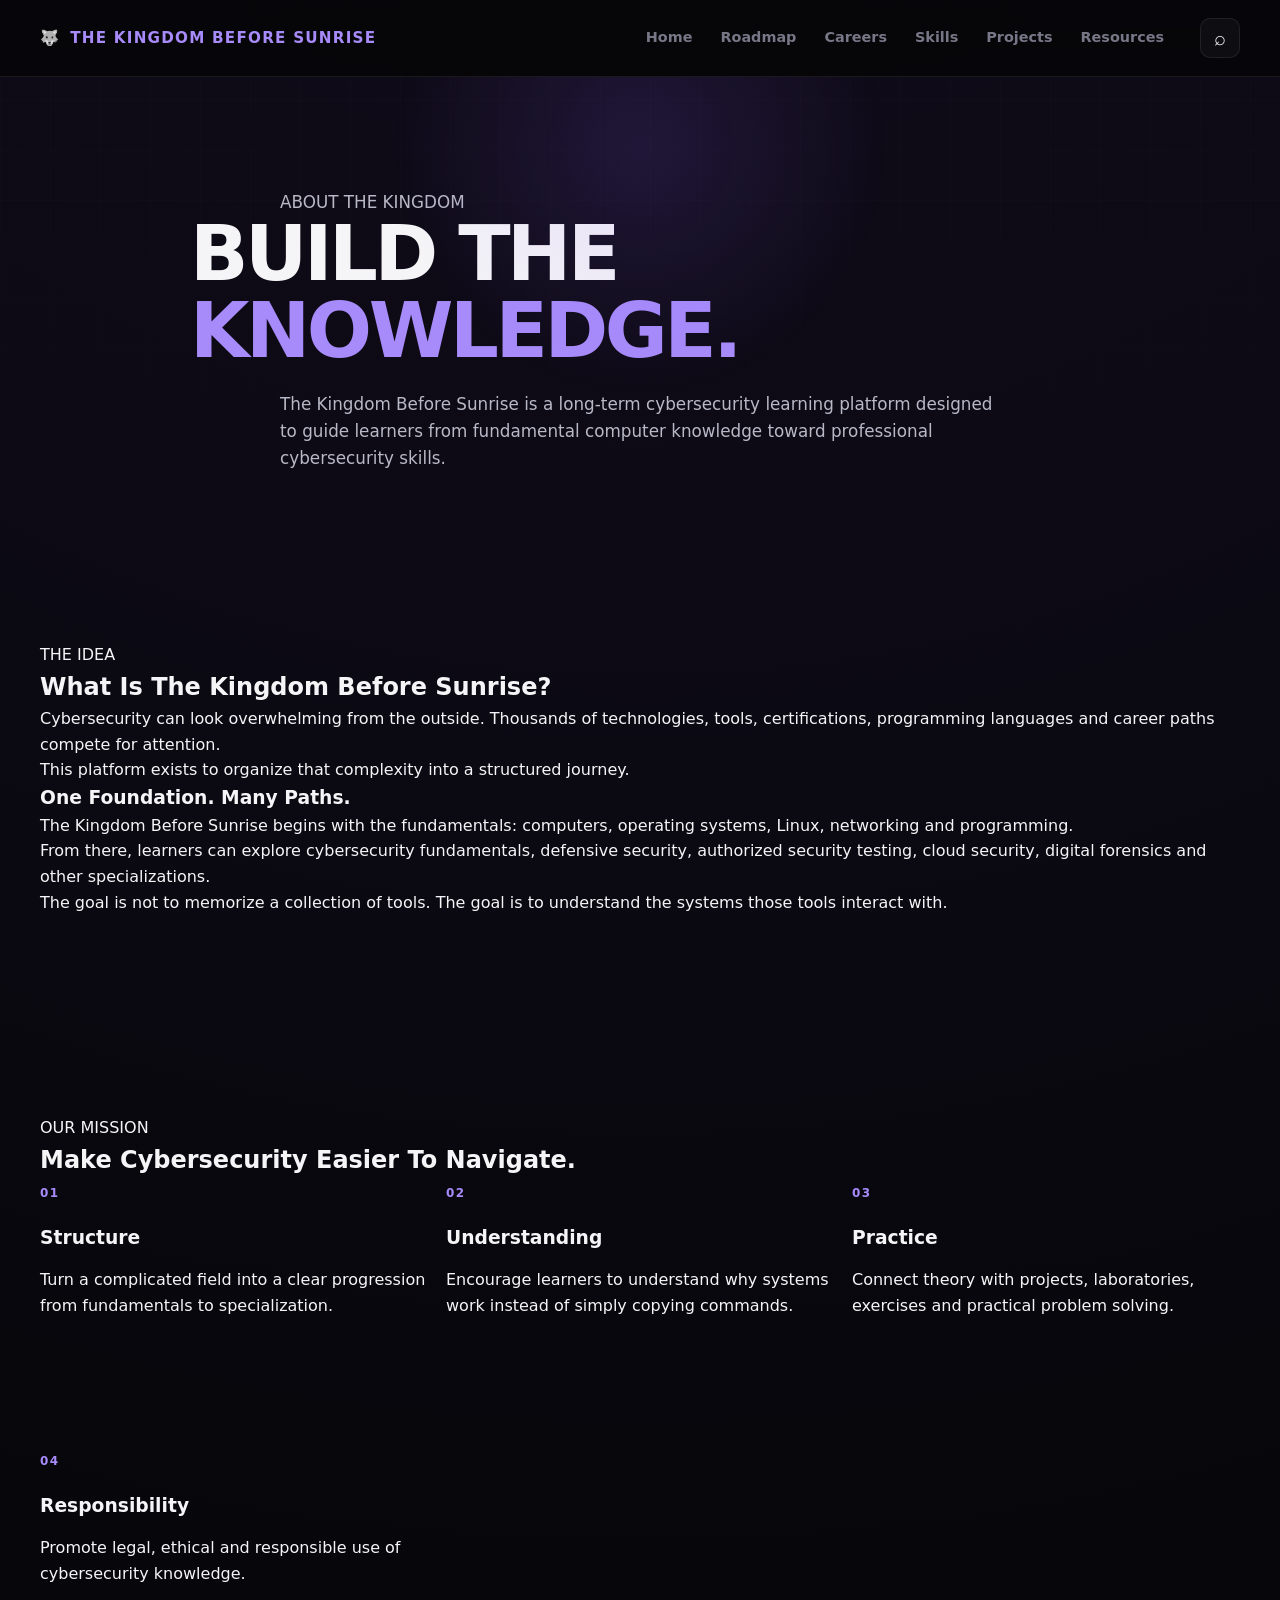
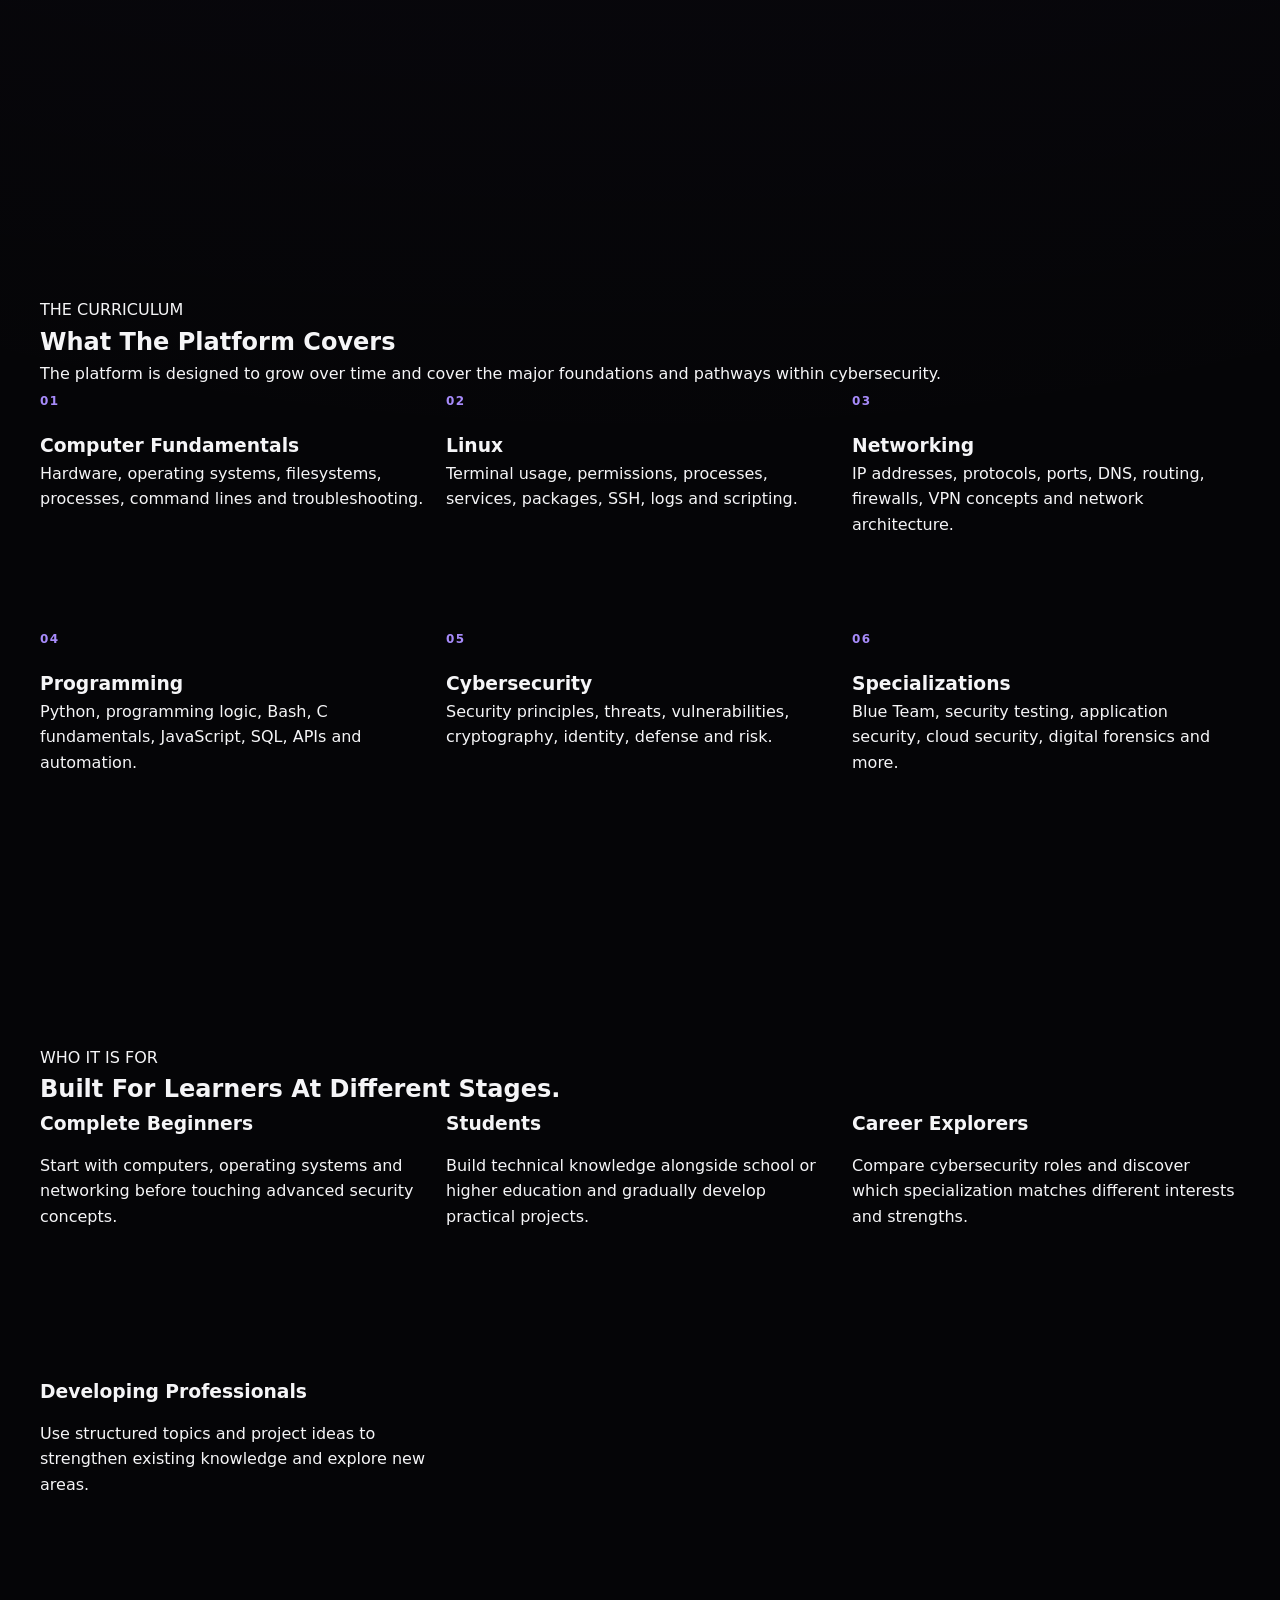
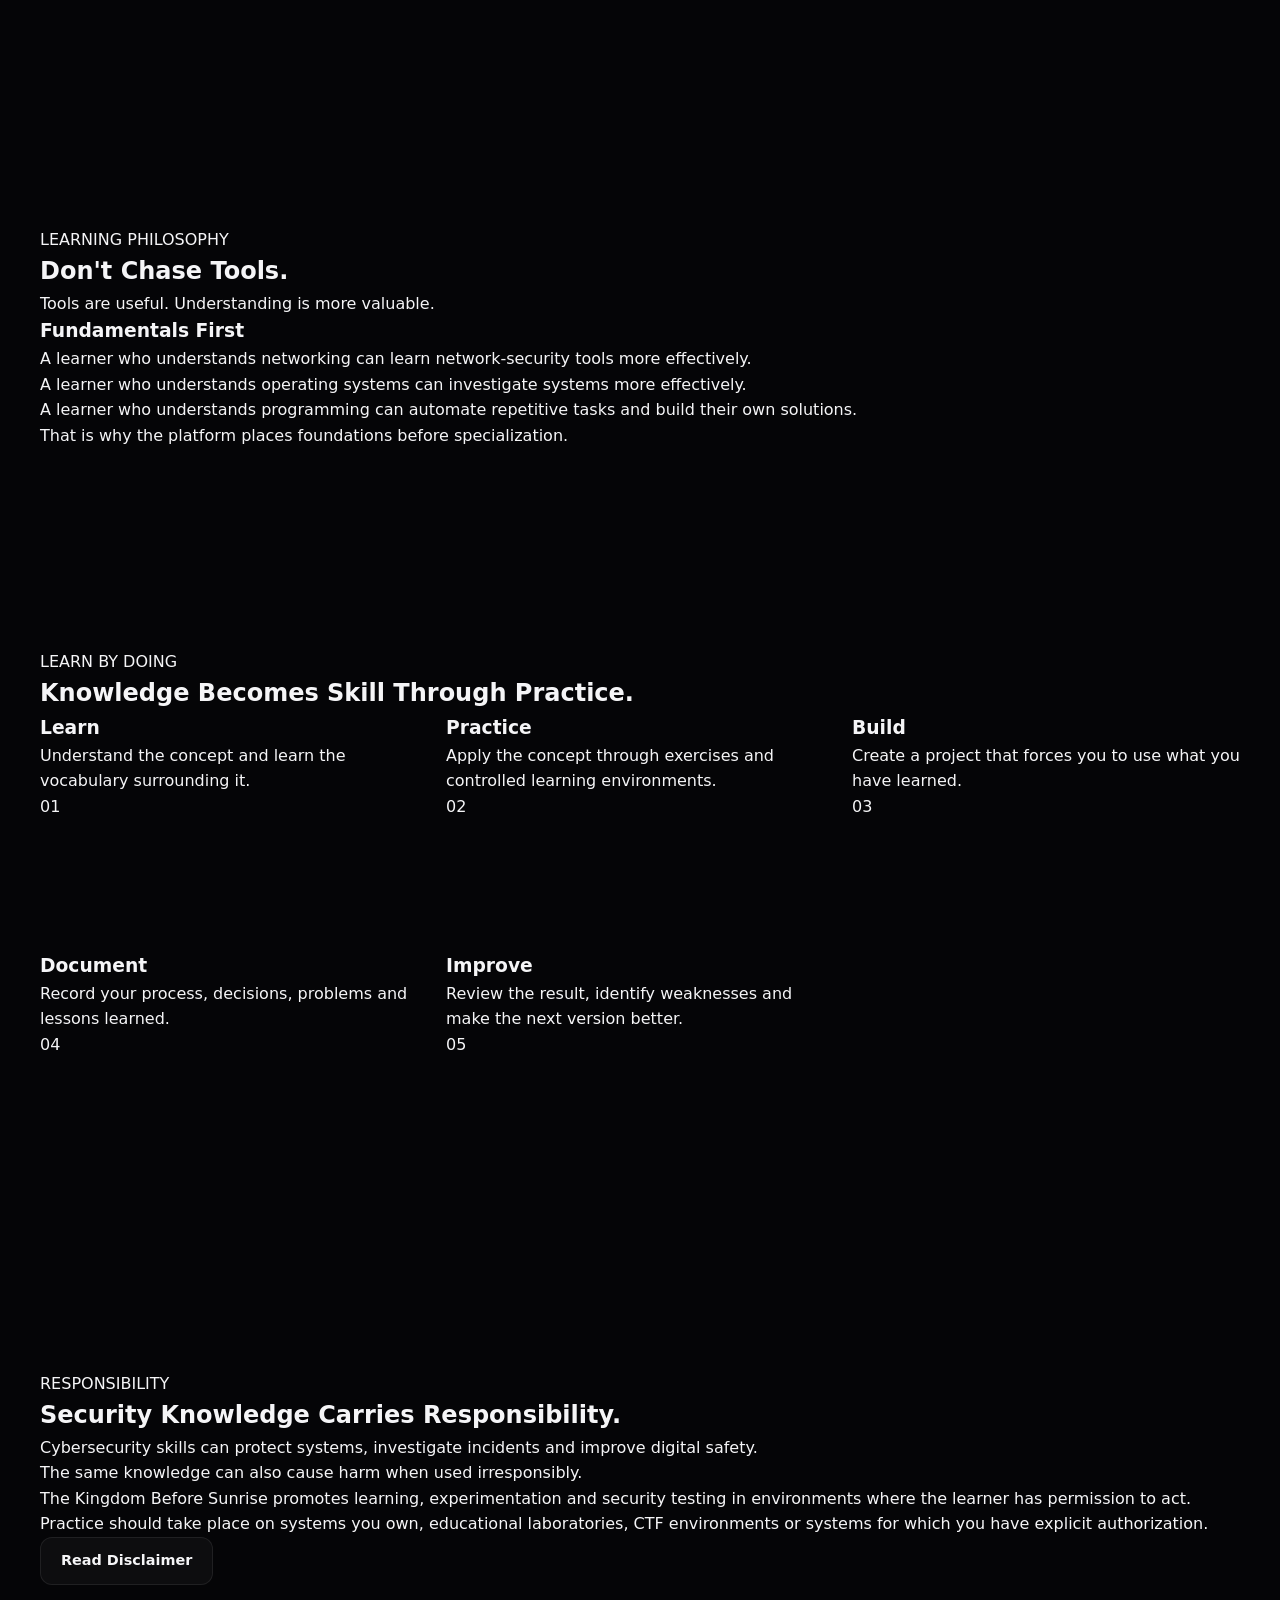
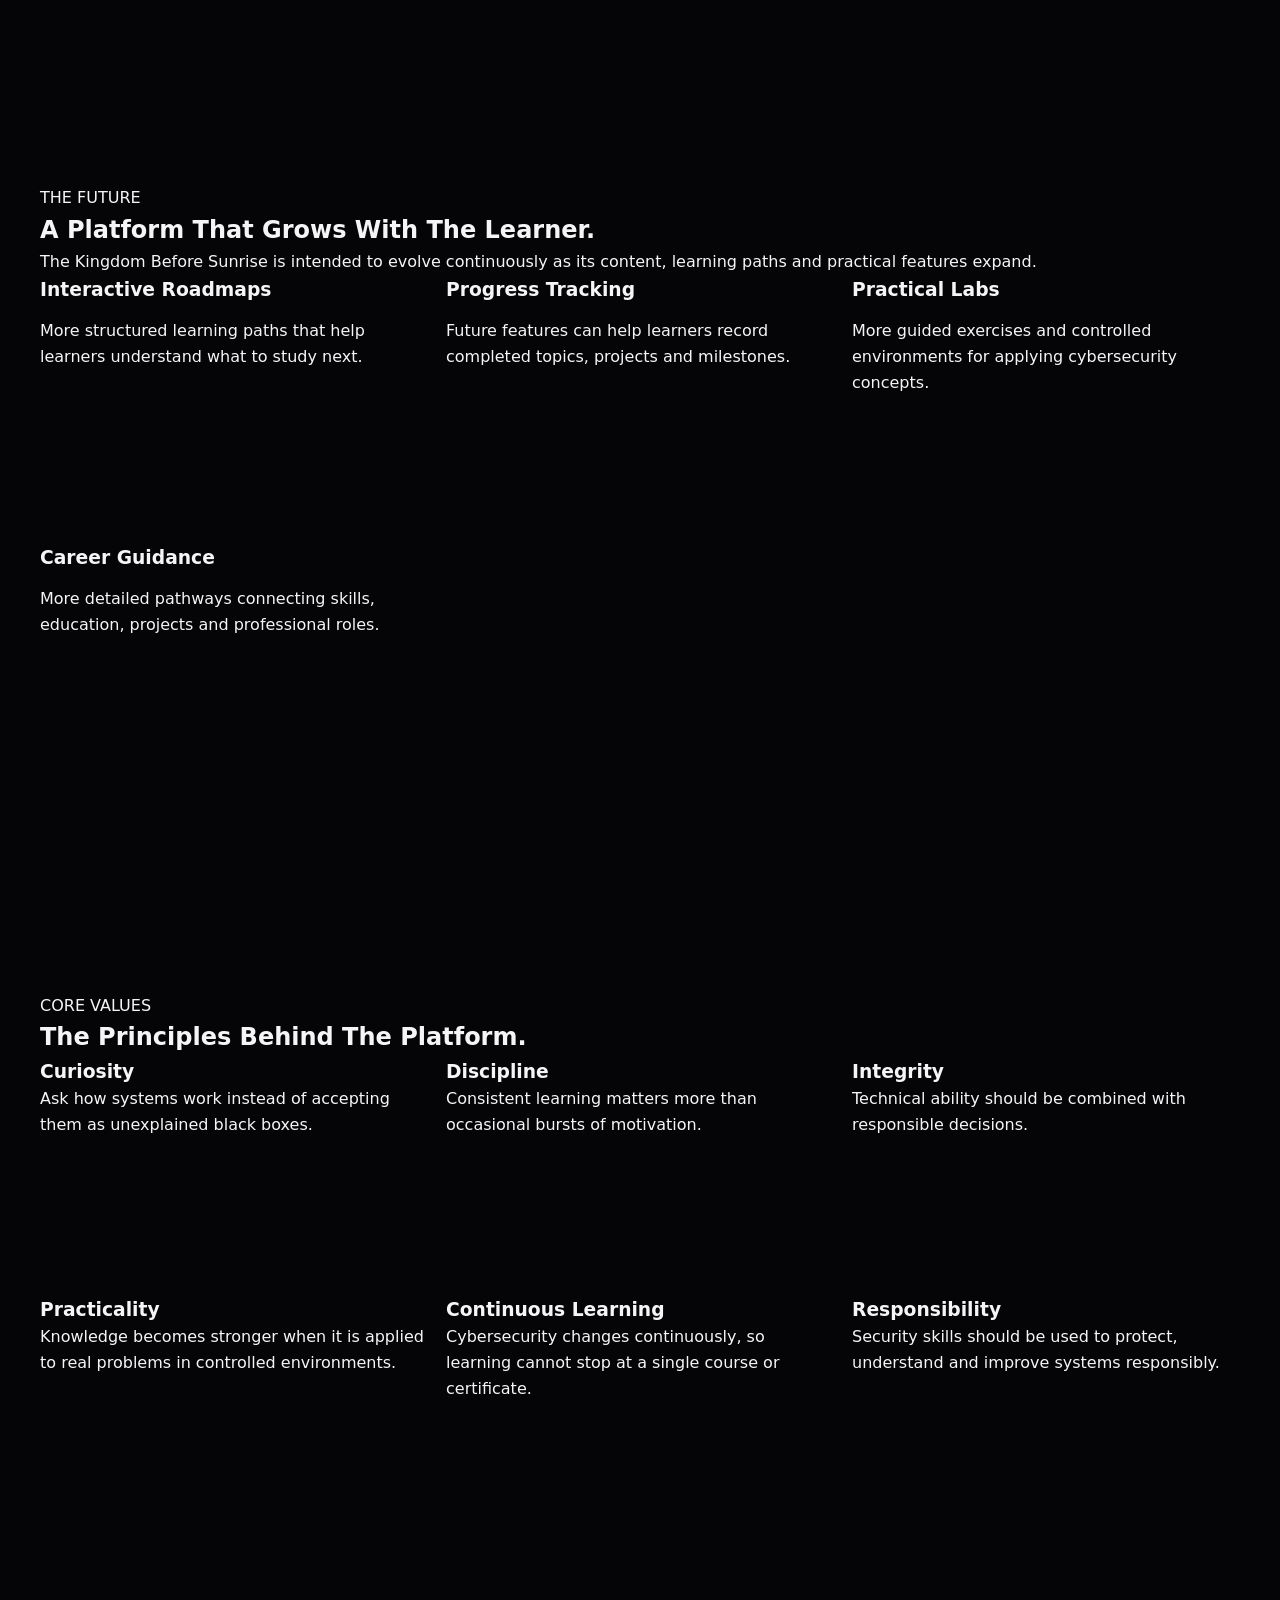
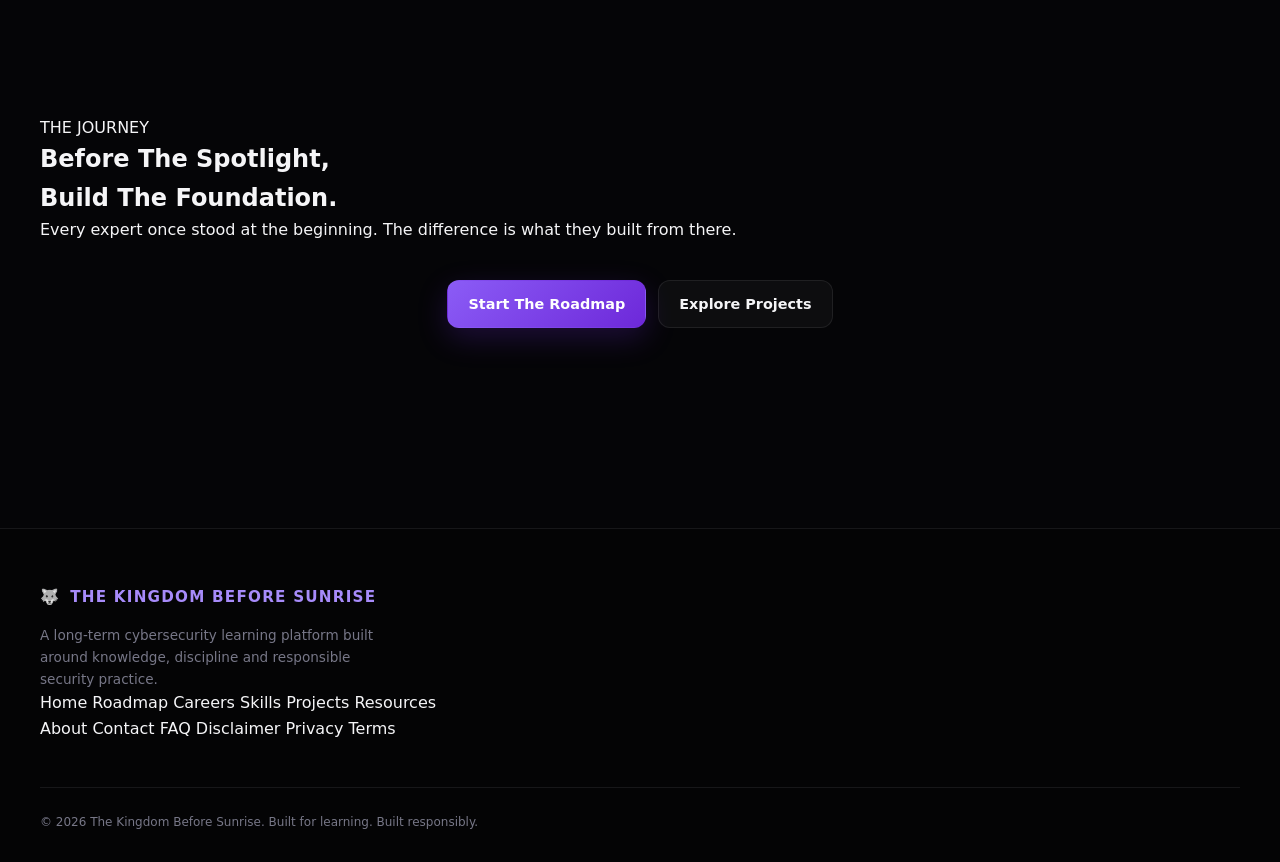
==== pages/about.html @ 650b87f3 "Initial release of The Kingdom Before Sunrise" ====
<!DOCTYPE html>
<html lang="en">
<head>
    <meta charset="UTF-8">

    <meta
        name="viewport"
        content="width=device-width, initial-scale=1.0"
    >

    <meta
        name="description"
        content="About The Kingdom Before Sunrise, a long-term cybersecurity learning platform focused on foundations, practical skills, responsible security and professional growth."
    >

    <meta
        name="keywords"
        content="The Kingdom Before Sunrise, cybersecurity roadmap, cybersecurity learning, ethical hacking, information security"
    >

    <meta
        name="author"
        content="The Kingdom Before Sunrise"
    >

    <title>About | The Kingdom Before Sunrise</title>

    <link rel="stylesheet" href="../css/style.css">
</head>

<body>

    <!-- =========================
         NAVIGATION
    ========================== -->

    <header class="navbar">

        <div class="container nav-container">

            <a href="../index.html" class="logo">
                <span class="logo-icon">🐺</span>
                <span>THE KINGDOM BEFORE SUNRISE</span>
            </a>

            <nav class="nav-links">

                <a href="../index.html">Home</a>
                <a href="roadmap.html">Roadmap</a>
                <a href="careers.html">Careers</a>
                <a href="skills.html">Skills</a>
                <a href="projects.html">Projects</a>
                <a href="resources.html">Resources</a>

            </nav>

        </div>

    </header>


    <!-- =========================
         HERO
    ========================== -->

    <main>

        <section class="hero page-hero">

            <div class="container">

                <p class="eyebrow">
                    ABOUT THE KINGDOM
                </p>

                <h1>
                    BUILD THE<br>
                    <span>KNOWLEDGE.</span>
                </h1>

                <p class="hero-description">
                    The Kingdom Before Sunrise is a long-term cybersecurity
                    learning platform designed to guide learners from
                    fundamental computer knowledge toward professional
                    cybersecurity skills.
                </p>

            </div>

        </section>


        <!-- =========================
             WHAT IS IT
        ========================== -->

        <section class="section">

            <div class="container">

                <div class="section-heading">

                    <p class="eyebrow">
                        THE IDEA
                    </p>

                    <h2>
                        What Is The Kingdom Before Sunrise?
                    </h2>

                    <p>
                        Cybersecurity can look overwhelming from the outside.
                        Thousands of technologies, tools, certifications,
                        programming languages and career paths compete for
                        attention.
                    </p>

                    <p>
                        This platform exists to organize that complexity
                        into a structured journey.
                    </p>

                </div>


                <div class="info-card">

                    <h3>
                        One Foundation. Many Paths.
                    </h3>

                    <p>
                        The Kingdom Before Sunrise begins with the fundamentals:
                        computers, operating systems, Linux, networking and
                        programming.
                    </p>

                    <p>
                        From there, learners can explore cybersecurity
                        fundamentals, defensive security, authorized security
                        testing, cloud security, digital forensics and other
                        specializations.
                    </p>

                    <p>
                        The goal is not to memorize a collection of tools.
                        The goal is to understand the systems those tools
                        interact with.
                    </p>

                </div>

            </div>

        </section>


        <!-- =========================
             MISSION
        ========================== -->

        <section class="section section-dark">

            <div class="container">

                <div class="section-heading">

                    <p class="eyebrow">
                        OUR MISSION
                    </p>

                    <h2>
                        Make Cybersecurity Easier To Navigate.
                    </h2>

                </div>


                <div class="career-grid">

                    <article class="career-card">

                        <span class="card-number">
                            01
                        </span>

                        <h3>
                            Structure
                        </h3>

                        <p>
                            Turn a complicated field into a clear progression
                            from fundamentals to specialization.
                        </p>

                    </article>


                    <article class="career-card">

                        <span class="card-number">
                            02
                        </span>

                        <h3>
                            Understanding
                        </h3>

                        <p>
                            Encourage learners to understand why systems
                            work instead of simply copying commands.
                        </p>

                    </article>


                    <article class="career-card">

                        <span class="card-number">
                            03
                        </span>

                        <h3>
                            Practice
                        </h3>

                        <p>
                            Connect theory with projects, laboratories,
                            exercises and practical problem solving.
                        </p>

                    </article>


                    <article class="career-card">

                        <span class="card-number">
                            04
                        </span>

                        <h3>
                            Responsibility
                        </h3>

                        <p>
                            Promote legal, ethical and responsible use of
                            cybersecurity knowledge.
                        </p>

                    </article>

                </div>

            </div>

        </section>


        <!-- =========================
             WHAT WE COVER
        ========================== -->

        <section class="section">

            <div class="container">

                <div class="section-heading">

                    <p class="eyebrow">
                        THE CURRICULUM
                    </p>

                    <h2>
                        What The Platform Covers
                    </h2>

                    <p>
                        The platform is designed to grow over time and cover
                        the major foundations and pathways within cybersecurity.
                    </p>

                </div>


                <div class="roadmap-grid">

                    <article class="roadmap-card">

                        <span class="card-number">
                            01
                        </span>

                        <h3>
                            Computer Fundamentals
                        </h3>

                        <p>
                            Hardware, operating systems, filesystems,
                            processes, command lines and troubleshooting.
                        </p>

                    </article>


                    <article class="roadmap-card">

                        <span class="card-number">
                            02
                        </span>

                        <h3>
                            Linux
                        </h3>

                        <p>
                            Terminal usage, permissions, processes,
                            services, packages, SSH, logs and scripting.
                        </p>

                    </article>


                    <article class="roadmap-card">

                        <span class="card-number">
                            03
                        </span>

                        <h3>
                            Networking
                        </h3>

                        <p>
                            IP addresses, protocols, ports, DNS, routing,
                            firewalls, VPN concepts and network architecture.
                        </p>

                    </article>


                    <article class="roadmap-card">

                        <span class="card-number">
                            04
                        </span>

                        <h3>
                            Programming
                        </h3>

                        <p>
                            Python, programming logic, Bash, C fundamentals,
                            JavaScript, SQL, APIs and automation.
                        </p>

                    </article>


                    <article class="roadmap-card">

                        <span class="card-number">
                            05
                        </span>

                        <h3>
                            Cybersecurity
                        </h3>

                        <p>
                            Security principles, threats, vulnerabilities,
                            cryptography, identity, defense and risk.
                        </p>

                    </article>


                    <article class="roadmap-card">

                        <span class="card-number">
                            06
                        </span>

                        <h3>
                            Specializations
                        </h3>

                        <p>
                            Blue Team, security testing, application security,
                            cloud security, digital forensics and more.
                        </p>

                    </article>

                </div>

            </div>

        </section>


        <!-- =========================
             WHO IT IS FOR
        ========================== -->

        <section class="section section-dark">

            <div class="container">

                <div class="section-heading">

                    <p class="eyebrow">
                        WHO IT IS FOR
                    </p>

                    <h2>
                        Built For Learners At Different Stages.
                    </h2>

                </div>


                <div class="career-grid">

                    <article class="career-card">

                        <h3>
                            Complete Beginners
                        </h3>

                        <p>
                            Start with computers, operating systems and
                            networking before touching advanced security
                            concepts.
                        </p>

                    </article>


                    <article class="career-card">

                        <h3>
                            Students
                        </h3>

                        <p>
                            Build technical knowledge alongside school or
                            higher education and gradually develop practical
                            projects.
                        </p>

                    </article>


                    <article class="career-card">

                        <h3>
                            Career Explorers
                        </h3>

                        <p>
                            Compare cybersecurity roles and discover which
                            specialization matches different interests
                            and strengths.
                        </p>

                    </article>


                    <article class="career-card">

                        <h3>
                            Developing Professionals
                        </h3>

                        <p>
                            Use structured topics and project ideas to
                            strengthen existing knowledge and explore new
                            areas.
                        </p>

                    </article>

                </div>

            </div>

        </section>


        <!-- =========================
             OUR PHILOSOPHY
        ========================== -->

        <section class="section">

            <div class="container">

                <div class="section-heading">

                    <p class="eyebrow">
                        LEARNING PHILOSOPHY
                    </p>

                    <h2>
                        Don't Chase Tools.
                    </h2>

                    <p>
                        Tools are useful. Understanding is more valuable.
                    </p>

                </div>


                <div class="info-card">

                    <h3>
                        Fundamentals First
                    </h3>

                    <p>
                        A learner who understands networking can learn
                        network-security tools more effectively.
                    </p>

                    <p>
                        A learner who understands operating systems can
                        investigate systems more effectively.
                    </p>

                    <p>
                        A learner who understands programming can automate
                        repetitive tasks and build their own solutions.
                    </p>

                    <p>
                        That is why the platform places foundations before
                        specialization.
                    </p>

                </div>

            </div>

        </section>


        <!-- =========================
             PRACTICAL LEARNING
        ========================== -->

        <section class="section section-dark">

            <div class="container">

                <div class="section-heading">

                    <p class="eyebrow">
                        LEARN BY DOING
                    </p>

                    <h2>
                        Knowledge Becomes Skill Through Practice.
                    </h2>

                </div>


                <div class="roadmap-grid">

                    <article class="roadmap-card">

                        <h3>
                            Learn
                        </h3>

                        <p>
                            Understand the concept and learn the vocabulary
                            surrounding it.
                        </p>

                        <span class="card-tag">
                            01
                        </span>

                    </article>


                    <article class="roadmap-card">

                        <h3>
                            Practice
                        </h3>

                        <p>
                            Apply the concept through exercises and
                            controlled learning environments.
                        </p>

                        <span class="card-tag">
                            02
                        </span>

                    </article>


                    <article class="roadmap-card">

                        <h3>
                            Build
                        </h3>

                        <p>
                            Create a project that forces you to use what
                            you have learned.
                        </p>

                        <span class="card-tag">
                            03
                        </span>

                    </article>


                    <article class="roadmap-card">

                        <h3>
                            Document
                        </h3>

                        <p>
                            Record your process, decisions, problems and
                            lessons learned.
                        </p>

                        <span class="card-tag">
                            04
                        </span>

                    </article>


                    <article class="roadmap-card">

                        <h3>
                            Improve
                        </h3>

                        <p>
                            Review the result, identify weaknesses and
                            make the next version better.
                        </p>

                        <span class="card-tag">
                            05
                        </span>

                    </article>

                </div>

            </div>

        </section>


        <!-- =========================
             RESPONSIBLE SECURITY
        ========================== -->

        <section class="section">

            <div class="container">

                <div class="info-card">

                    <p class="eyebrow">
                        RESPONSIBILITY
                    </p>

                    <h2>
                        Security Knowledge Carries Responsibility.
                    </h2>

                    <p>
                        Cybersecurity skills can protect systems, investigate
                        incidents and improve digital safety.
                    </p>

                    <p>
                        The same knowledge can also cause harm when used
                        irresponsibly.
                    </p>

                    <p>
                        The Kingdom Before Sunrise promotes learning,
                        experimentation and security testing in environments
                        where the learner has permission to act.
                    </p>

                    <p>
                        Practice should take place on systems you own,
                        educational laboratories, CTF environments or systems
                        for which you have explicit authorization.
                    </p>

                    <a
                        href="disclaimer.html"
                        class="btn btn-secondary"
                    >
                        Read Disclaimer
                    </a>

                </div>

            </div>

        </section>


        <!-- =========================
             LONG-TERM VISION
        ========================== -->

        <section class="section section-dark">

            <div class="container">

                <div class="section-heading">

                    <p class="eyebrow">
                        THE FUTURE
                    </p>

                    <h2>
                        A Platform That Grows With The Learner.
                    </h2>

                    <p>
                        The Kingdom Before Sunrise is intended to evolve
                        continuously as its content, learning paths and
                        practical features expand.
                    </p>

                </div>


                <div class="career-grid">

                    <article class="career-card">

                        <h3>
                            Interactive Roadmaps
                        </h3>

                        <p>
                            More structured learning paths that help learners
                            understand what to study next.
                        </p>

                    </article>


                    <article class="career-card">

                        <h3>
                            Progress Tracking
                        </h3>

                        <p>
                            Future features can help learners record completed
                            topics, projects and milestones.
                        </p>

                    </article>


                    <article class="career-card">

                        <h3>
                            Practical Labs
                        </h3>

                        <p>
                            More guided exercises and controlled environments
                            for applying cybersecurity concepts.
                        </p>

                    </article>


                    <article class="career-card">

                        <h3>
                            Career Guidance
                        </h3>

                        <p>
                            More detailed pathways connecting skills,
                            education, projects and professional roles.
                        </p>

                    </article>

                </div>

            </div>

        </section>


        <!-- =========================
             CORE VALUES
        ========================== -->

        <section class="section">

            <div class="container">

                <div class="section-heading">

                    <p class="eyebrow">
                        CORE VALUES
                    </p>

                    <h2>
                        The Principles Behind The Platform.
                    </h2>

                </div>


                <div class="roadmap-grid">

                    <article class="roadmap-card">

                        <h3>
                            Curiosity
                        </h3>

                        <p>
                            Ask how systems work instead of accepting them
                            as unexplained black boxes.
                        </p>

                    </article>


                    <article class="roadmap-card">

                        <h3>
                            Discipline
                        </h3>

                        <p>
                            Consistent learning matters more than occasional
                            bursts of motivation.
                        </p>

                    </article>


                    <article class="roadmap-card">

                        <h3>
                            Integrity
                        </h3>

                        <p>
                            Technical ability should be combined with
                            responsible decisions.
                        </p>

                    </article>


                    <article class="roadmap-card">

                        <h3>
                            Practicality
                        </h3>

                        <p>
                            Knowledge becomes stronger when it is applied
                            to real problems in controlled environments.
                        </p>

                    </article>


                    <article class="roadmap-card">

                        <h3>
                            Continuous Learning
                        </h3>

                        <p>
                            Cybersecurity changes continuously, so learning
                            cannot stop at a single course or certificate.
                        </p>

                    </article>


                    <article class="roadmap-card">

                        <h3>
                            Responsibility
                        </h3>

                        <p>
                            Security skills should be used to protect,
                            understand and improve systems responsibly.
                        </p>

                    </article>

                </div>

            </div>

        </section>


        <!-- =========================
             FINAL STATEMENT
        ========================== -->

        <section class="section section-dark final-cta">

            <div class="container">

                <p class="eyebrow">
                    THE JOURNEY
                </p>

                <h2>
                    Before The Spotlight,<br>
                    Build The Foundation.
                </h2>

                <p>
                    Every expert once stood at the beginning.
                    The difference is what they built from there.
                </p>

                <div class="hero-actions">

                    <a
                        href="roadmap.html"
                        class="btn btn-primary"
                    >
                        Start The Roadmap
                    </a>

                    <a
                        href="projects.html"
                        class="btn btn-secondary"
                    >
                        Explore Projects
                    </a>

                </div>

            </div>

        </section>

    </main>


    <!-- =========================
         FOOTER
    ========================== -->

    <footer class="footer">

        <div class="container footer-container">

            <div class="footer-brand">

                <div class="logo">
                    <span class="logo-icon">🐺</span>
                    <span>THE KINGDOM BEFORE SUNRISE</span>
                </div>

                <p>
                    A long-term cybersecurity learning platform
                    built around knowledge, discipline and responsible
                    security practice.
                </p>

            </div>


            <div class="footer-links">

                <a href="../index.html">
                    Home
                </a>

                <a href="roadmap.html">
                    Roadmap
                </a>

                <a href="careers.html">
                    Careers
                </a>

                <a href="skills.html">
                    Skills
                </a>

                <a href="projects.html">
                    Projects
                </a>

                <a href="resources.html">
                    Resources
                </a>

            </div>


            <div class="footer-links">

                <a href="about.html">
                    About
                </a>

                <a href="contact.html">
                    Contact
                </a>

                <a href="faq.html">
                    FAQ
                </a>

                <a href="disclaimer.html">
                    Disclaimer
                </a>

                <a href="privacy.html">
                    Privacy
                </a>

                <a href="terms.html">
                    Terms
                </a>

            </div>

        </div>


        <div class="container footer-bottom">

            <p>
                © 2026 The Kingdom Before Sunrise.
                Built for learning. Built responsibly.
            </p>

        </div>

    </footer>


    <!-- =========================
         JAVASCRIPT
    ========================== -->

    <script src="../js/main.js"></script>

</body>
</html>
---- css/style.css ----
/* ============================================================
   THE KINGDOM BEFORE SUNRISE
   Main Stylesheet
   Version 2.0.0
   ============================================================ */

/* ============================================================
   1. ROOT / RESET
   ============================================================ */

:root {
    --bg: #050507;
    --bg-soft: #0a0a0f;
    --bg-deep: #030304;

    --card: #101016;
    --card-hover: #15151e;

    --violet: #8b5cf6;
    --violet-light: #a78bfa;
    --violet-dark: #6d28d9;

    --text: #f5f5f7;
    --text-soft: #b8b8c7;
    --text-muted: #777787;

    --border: rgba(255, 255, 255, 0.08);
    --border-strong: rgba(139, 92, 246, 0.28);

    --shadow: 0 20px 60px rgba(0, 0, 0, 0.35);
    --violet-glow: 0 0 40px rgba(139, 92, 246, 0.12);

    --radius-small: 10px;
    --radius-medium: 16px;
    --radius-large: 24px;

    --max-width: 1200px;

    --transition-fast: 0.2s ease;
    --transition-medium: 0.3s ease;
    --transition-slow: 0.5s ease;
}


* {
    margin: 0;
    padding: 0;
    box-sizing: border-box;
}


html {
    scroll-behavior: smooth;
}


body {
    min-height: 100vh;

    background:
        radial-gradient(
            circle at 50% -10%,
            rgba(139, 92, 246, 0.10),
            transparent 35%
        ),
        var(--bg);

    color: var(--text);

    font-family:
        Inter,
        system-ui,
        -apple-system,
        BlinkMacSystemFont,
        "Segoe UI",
        sans-serif;

    line-height: 1.6;

    overflow-x: hidden;
}


body::before {
    content: "";

    position: fixed;

    inset: 0;

    pointer-events: none;

    background-image:
        linear-gradient(
            rgba(255, 255, 255, 0.015) 1px,
            transparent 1px
        ),
        linear-gradient(
            90deg,
            rgba(255, 255, 255, 0.015) 1px,
            transparent 1px
        );

    background-size: 50px 50px;

    mask-image:
        linear-gradient(
            to bottom,
            black,
            transparent 70%
        );

    z-index: -1;
}


body.search-open {
    overflow: hidden;
}


::selection {
    background: var(--violet);
    color: white;
}


a {
    color: inherit;
    text-decoration: none;
}


button,
input,
textarea,
select {
    font: inherit;
}


button {
    cursor: pointer;
}


img {
    max-width: 100%;
    display: block;
}


/* ============================================================
   2. GLOBAL CONTAINER
   ============================================================ */

.container {
    width: min(
        calc(100% - 40px),
        var(--max-width)
    );

    margin-inline: auto;
}


/* ============================================================
   3. NAVIGATION
   ============================================================ */

.navbar {
    position: sticky;
    top: 0;

    width: 100%;

    z-index: 1000;

    background:
        rgba(5, 5, 7, 0.82);

    backdrop-filter: blur(18px);
    -webkit-backdrop-filter: blur(18px);

    border-bottom: 1px solid var(--border);
}


.nav-container {
    width: min(
        calc(100% - 40px),
        var(--max-width)
    );

    min-height: 76px;

    margin-inline: auto;

    display: flex;
    align-items: center;

    gap: 24px;
}


.logo {
    display: inline-flex;

    align-items: center;

    gap: 10px;

    color: var(--text);

    font-size: 0.95rem;
    font-weight: 800;

    letter-spacing: 0.08em;

    white-space: nowrap;
}


.logo span {
    color: var(--violet-light);
}


.logo-mark {
    display: inline-flex;

    align-items: center;
    justify-content: center;

    width: 34px;
    height: 34px;

    border-radius: 10px;

    background:
        linear-gradient(
            135deg,
            rgba(139, 92, 246, 0.25),
            rgba(109, 40, 217, 0.08)
        );

    border: 1px solid var(--border-strong);

    box-shadow: var(--violet-glow);
}


.nav-links {
    margin-left: auto;

    display: flex;

    align-items: center;

    gap: 4px;
}


.nav-links a {
    position: relative;

    padding: 9px 12px;

    color: var(--text-muted);

    font-size: 0.9rem;
    font-weight: 600;

    border-radius: 9px;

    transition:
        color var(--transition-fast),
        background var(--transition-fast);
}


.nav-links a:hover {
    color: var(--text);

    background:
        rgba(255, 255, 255, 0.04);
}


.nav-links a.active {
    color: var(--violet-light);

    background:
        rgba(139, 92, 246, 0.09);
}


.nav-links a.active::after {
    content: "";

    position: absolute;

    left: 12px;
    right: 12px;

    bottom: 3px;

    height: 2px;

    border-radius: 10px;

    background: var(--violet);
}


.mobile-menu-toggle,
.search-toggle {
    border: 1px solid var(--border);

    background:
        rgba(255, 255, 255, 0.035);

    color: var(--text);

    border-radius: 10px;

    transition:
        border-color var(--transition-fast),
        background var(--transition-fast),
        transform var(--transition-fast);
}


.mobile-menu-toggle:hover,
.search-toggle:hover {
    border-color: var(--border-strong);

    background:
        rgba(139, 92, 246, 0.08);
}


.search-toggle {
    width: 40px;
    height: 40px;

    display: inline-flex;

    align-items: center;
    justify-content: center;

    font-size: 1.25rem;
}


.mobile-menu-toggle {
    display: none;

    width: 42px;
    height: 42px;

    margin-left: auto;

    flex-direction: column;

    align-items: center;
    justify-content: center;

    gap: 5px;
}


.mobile-menu-toggle span {
    width: 19px;
    height: 2px;

    border-radius: 10px;

    background: var(--text);

    transition:
        transform var(--transition-medium),
        opacity var(--transition-medium);
}


.mobile-menu-toggle.active span:nth-child(1) {
    transform: translateY(7px) rotate(45deg);
}


.mobile-menu-toggle.active span:nth-child(2) {
    opacity: 0;
}


.mobile-menu-toggle.active span:nth-child(3) {
    transform: translateY(-7px) rotate(-45deg);
}


/* ============================================================
   4. HERO
   ============================================================ */

.hero {
    position: relative;

    padding:
        120px
        0
        100px;

    overflow: hidden;
}


.hero::before {
    content: "";

    position: absolute;

    width: 500px;
    height: 500px;

    top: -180px;
    left: 50%;

    transform: translateX(-50%);

    background:
        radial-gradient(
            circle,
            rgba(139, 92, 246, 0.15),
            transparent 70%
        );

    pointer-events: none;
}


.hero-content {
    position: relative;

    max-width: 850px;

    margin-inline: auto;

    text-align: center;

    z-index: 1;
}


.hero-eyebrow,
.section-eyebrow,
.search-eyebrow {
    margin-bottom: 14px;

    color: var(--violet-light);

    font-size: 0.75rem;
    font-weight: 800;

    letter-spacing: 0.18em;

    text-transform: uppercase;
}


.hero h1 {
    max-width: 900px;

    margin-inline: auto;

    font-size:
        clamp(
            2.5rem,
            7vw,
            5.7rem
        );

    line-height: 0.98;

    letter-spacing: -0.045em;

    font-weight: 900;
}


.hero h1 span {
    color: var(--violet-light);
}


.hero p {
    max-width: 700px;

    margin:
        28px
        auto
        0;

    color: var(--text-soft);

    font-size:
        clamp(
            1rem,
            2vw,
            1.15rem
        );
}


.hero-actions {
    margin-top: 38px;

    display: flex;

    align-items: center;
    justify-content: center;

    gap: 12px;

    flex-wrap: wrap;
}


/* ============================================================
   5. BUTTONS
   ============================================================ */

.btn {
    display: inline-flex;

    align-items: center;
    justify-content: center;

    min-height: 48px;

    padding:
        0
        20px;

    border-radius: 12px;

    border: 1px solid transparent;

    font-size: 0.9rem;
    font-weight: 750;

    transition:
        transform var(--transition-fast),
        box-shadow var(--transition-fast),
        background var(--transition-fast),
        border-color var(--transition-fast);
}


.btn:hover {
    transform: translateY(-2px);
}


.btn-primary {
    color: white;

    background:
        linear-gradient(
            135deg,
            var(--violet),
            var(--violet-dark)
        );

    box-shadow:
        0 10px 30px
        rgba(109, 40, 217, 0.24);
}


.btn-primary:hover {
    box-shadow:
        0 14px 40px
        rgba(109, 40, 217, 0.36);
}


.btn-secondary {
    color: var(--text);

    background:
        rgba(255, 255, 255, 0.035);

    border-color: var(--border);
}


.btn-secondary:hover {
    background:
        rgba(139, 92, 246, 0.08);

    border-color:
        var(--border-strong);
}


/* ============================================================
   6. SECTIONS
   ============================================================ */

section {
    scroll-margin-top: 100px;
}


.section {
    padding: 100px 0;
}


.section-header {
    max-width: 760px;

    margin-bottom: 45px;
}


.section-header h2 {
    margin-top: 8px;

    font-size:
        clamp(
            2rem,
            5vw,
            3.4rem
        );

    line-height: 1.05;

    letter-spacing: -0.035em;
}


.section-header p {
    margin-top: 18px;

    color: var(--text-soft);

    font-size: 1rem;
}


/* ============================================================
   7. CARDS / GRIDS
   ============================================================ */

.grid {
    display: grid;

    gap: 18px;
}


.grid-2 {
    grid-template-columns:
        repeat(2, minmax(0, 1fr));
}


.grid-3 {
    grid-template-columns:
        repeat(3, minmax(0, 1fr));
}


.grid-4 {
    grid-template-columns:
        repeat(4, minmax(0, 1fr));
}


.card {
    position: relative;

    padding: 26px;

    background:
        linear-gradient(
            145deg,
            rgba(255, 255, 255, 0.035),
            rgba(255, 255, 255, 0.015)
        );

    border: 1px solid var(--border);

    border-radius: var(--radius-medium);

    box-shadow: var(--shadow);

    overflow: hidden;

    transition:
        transform var(--transition-medium),
        border-color var(--transition-medium),
        background var(--transition-medium);
}


.card::before {
    content: "";

    position: absolute;

    top: 0;
    left: 0;
    right: 0;

    height: 1px;

    background:
        linear-gradient(
            90deg,
            transparent,
            rgba(139, 92, 246, 0.45),
            transparent
        );

    opacity: 0;

    transition:
        opacity var(--transition-medium);
}


.card:hover {
    transform: translateY(-5px);

    border-color:
        var(--border-strong);

    background:
        linear-gradient(
            145deg,
            rgba(139, 92, 246, 0.06),
            rgba(255, 255, 255, 0.02)
        );
}


.card:hover::before {
    opacity: 1;
}


.card h3 {
    margin-bottom: 10px;

    font-size: 1.1rem;

    line-height: 1.25;
}


.card p {
    color: var(--text-soft);

    font-size: 0.92rem;
}


.card-number {
    display: inline-flex;

    margin-bottom: 20px;

    color: var(--violet-light);

    font-size: 0.75rem;
    font-weight: 800;

    letter-spacing: 0.12em;
}


/* ============================================================
   8. ROADMAP
   ============================================================ */

.roadmap-grid {
    display: grid;

    grid-template-columns:
        repeat(3, minmax(0, 1fr));

    gap: 18px;
}


.roadmap-card {
    min-height: 220px;
}


.roadmap-card .level {
    display: inline-block;

    margin-bottom: 18px;

    padding:
        5px
        9px;

    border-radius: 7px;

    color: var(--violet-light);

    background:
        rgba(139, 92, 246, 0.09);

    border:
        1px solid
        rgba(139, 92, 246, 0.16);

    font-size: 0.7rem;
    font-weight: 800;

    letter-spacing: 0.1em;
}


/* ============================================================
   9. CAREER CARDS
   ============================================================ */

.career-grid {
    display: grid;

    grid-template-columns:
        repeat(3, minmax(0, 1fr));

    gap: 18px;
}


.career-card {
    min-height: 250px;
}


.career-card h3 {
    margin-bottom: 14px;
}


.career-card ul {
    margin-top: 16px;

    padding-left: 18px;

    color: var(--text-soft);
}


.career-card li {
    margin-bottom: 7px;
}


/* ============================================================
   10. PAGE HERO
   ============================================================ */

.page-hero {
    padding:
        90px
        0
        70px;
}


.page-hero-content {
    max-width: 850px;
}


.page-hero h1 {
    font-size:
        clamp(
            2.4rem,
            6vw,
            4.8rem
        );

    line-height: 1;

    letter-spacing: -0.045em;
}


.page-hero p {
    max-width: 720px;

    margin-top: 22px;

    color: var(--text-soft);

    font-size: 1.05rem;
}


/* ============================================================
   11. CONTENT TYPOGRAPHY
   ============================================================ */

.content {
    max-width: 850px;
}


.content h2 {
    margin-top: 50px;
    margin-bottom: 15px;

    font-size: 2rem;
}


.content h3 {
    margin-top: 32px;
    margin-bottom: 12px;

    font-size: 1.3rem;
}


.content p {
    margin-bottom: 16px;

    color: var(--text-soft);
}


.content ul,
.content ol {
    margin:
        16px
        0
        20px;

    padding-left: 25px;

    color: var(--text-soft);
}


.content li {
    margin-bottom: 8px;
}


.content strong {
    color: var(--text);
}


/* ============================================================
   12. NOTICES
   ============================================================ */

.notice {
    margin:
        30px
        0;

    padding: 22px 24px;

    background:
        rgba(139, 92, 246, 0.055);

    border:
        1px solid
        rgba(139, 92, 246, 0.18);

    border-left:
        3px solid
        var(--violet);

    border-radius: 12px;
}


.notice strong {
    display: block;

    margin-bottom: 7px;

    color: var(--violet-light);
}


.notice p {
    margin: 0;

    color: var(--text-soft);
}


/* ============================================================
   13. SEARCH OVERLAY
   ============================================================ */

.site-search-overlay {
    position: fixed;

    inset: 0;

    z-index: 2000;

    display: flex;

    align-items: flex-start;
    justify-content: center;

    padding:
        100px
        20px
        30px;

    background:
        rgba(0, 0, 0, 0.72);

    backdrop-filter: blur(12px);
    -webkit-backdrop-filter: blur(12px);

    opacity: 0;

    visibility: hidden;

    transition:
        opacity var(--transition-medium),
        visibility var(--transition-medium);
}


.site-search-overlay.open {
    opacity: 1;

    visibility: visible;
}


.site-search-panel {
    width: min(
        720px,
        100%
    );

    max-height:
        calc(100vh - 130px);

    overflow-y: auto;

    padding: 24px;

    background:
        linear-gradient(
            145deg,
            #111118,
            #09090d
        );

    border:
        1px solid
        var(--border-strong);

    border-radius:
        var(--radius-large);

    box-shadow:
        0 30px 100px
        rgba(0, 0, 0, 0.65),
        0 0 80px
        rgba(139, 92, 246, 0.10);

    transform:
        translateY(-15px)
        scale(0.98);

    transition:
        transform var(--transition-medium);
}


.site-search-overlay.open
.site-search-panel {
    transform:
        translateY(0)
        scale(1);
}


.search-header {
    display: flex;

    align-items: flex-start;
    justify-content: space-between;

    gap: 20px;

    margin-bottom: 22px;
}


.search-header h2 {
    margin: 0;

    font-size: 2rem;

    letter-spacing: -0.035em;
}


.search-close {
    width: 40px;
    height: 40px;

    flex: 0 0 auto;

    border:
        1px solid
        var(--border);

    border-radius: 10px;

    background:
        rgba(255, 255, 255, 0.04);

    color: var(--text);

    font-size: 1.5rem;

    line-height: 1;

    transition:
        background var(--transition-fast),
        border-color var(--transition-fast);
}


.search-close:hover {
    background:
        rgba(139, 92, 246, 0.12);

    border-color:
        var(--border-strong);
}


.search-input-wrapper {
    display: flex;

    align-items: center;

    gap: 12px;

    min-height: 56px;

    padding:
        0
        15px;

    background:
        rgba(255, 255, 255, 0.035);

    border:
        1px solid
        var(--border);

    border-radius: 13px;

    transition:
        border-color var(--transition-fast);
}


.search-input-wrapper:focus-within {
    border-color:
        rgba(139, 92, 246, 0.55);

    box-shadow:
        0 0 0 3px
        rgba(139, 92, 246, 0.08);
}


.search-input-wrapper > span {
    color: var(--violet-light);

    font-size: 1.3rem;
}


.site-search-input {
    min-width: 0;

    flex: 1;

    border: 0;
    outline: 0;

    background: transparent;

    color: var(--text);

    font-size: 1rem;
}


.site-search-input::placeholder {
    color: var(--text-muted);
}


.search-input-wrapper kbd {
    padding:
        4px
        7px;

    border:
        1px solid
        var(--border);

    border-radius: 6px;

    color: var(--text-muted);

    font-size: 0.65rem;
}


.search-results {
    display: grid;

    gap: 8px;

    margin-top: 16px;
}


.search-result {
    display: flex;

    align-items: flex-start;

    gap: 13px;

    padding: 15px;

    border:
        1px solid
        transparent;

    border-radius: 12px;

    transition:
        background var(--transition-fast),
        border-color var(--transition-fast);
}


.search-result:hover {
    background:
        rgba(139, 92, 246, 0.07);

    border-color:
        rgba(139, 92, 246, 0.15);
}


.search-result-icon {
    display: flex;

    align-items: center;
    justify-content: center;

    width: 32px;
    height: 32px;

    flex: 0 0 auto;

    border-radius: 9px;

    background:
        rgba(139, 92, 246, 0.10);

    color: var(--violet-light);
}


.search-result strong {
    display: block;

    color: var(--text);

    font-size: 0.95rem;
}


.search-result small {
    display: block;

    margin-top: 3px;

    color: var(--text-muted);

    font-size: 0.8rem;

    line-height: 1.4;
}


.search-empty {
    padding: 30px 15px;

    text-align: center;

    color: var(--text-muted);
}


.search-empty strong {
    display: block;

    margin-bottom: 5px;

    color: var(--text);
}


/* ============================================================
   14. PROGRESS SYSTEM
   ============================================================ */

[data-progress-id] {
    transition:
        opacity var(--transition-fast),
        border-color var(--transition-fast),
        background var(--transition-fast);
}


[data-progress-id].progress-complete {
    border-color:
        rgba(139, 92, 246, 0.4);

    background:
        rgba(139, 92, 246, 0.08);

    opacity: 0.88;
}


[data-progress-id].progress-complete::after {
    content: "✓";

    display: inline-flex;

    align-items: center;
    justify-content: center;

    width: 24px;
    height: 24px;

    margin-left: 8px;

    border-radius: 50%;

    background:
        var(--violet);

    color: white;

    font-size: 0.75rem;
    font-weight: 800;
}


/* ============================================================
   15. FORMS
   ============================================================ */

.form-group {
    margin-bottom: 20px;
}


.form-group label {
    display: block;

    margin-bottom: 8px;

    color: var(--text);

    font-size: 0.85rem;
    font-weight: 700;
}


.form-group input,
.form-group textarea,
.form-group select {
    width: 100%;

    padding:
        13px
        15px;

    border:
        1px solid
        var(--border);

    border-radius: 10px;

    outline: none;

    background:
        rgba(255, 255, 255, 0.035);

    color: var(--text);

    transition:
        border-color var(--transition-fast),
        box-shadow var(--transition-fast);
}


.form-group input:focus,
.form-group textarea:focus,
.form-group select:focus {
    border-color:
        rgba(139, 92, 246, 0.55);

    box-shadow:
        0 0 0 3px
        rgba(139, 92, 246, 0.08);
}


.form-group textarea {
    min-height: 150px;

    resize: vertical;
}


.form-group select option {
    background: var(--card);

    color: var(--text);
}


/* ============================================================
   16. FAQ
   ============================================================ */

details {
    margin-bottom: 10px;

    background:
        rgba(255, 255, 255, 0.025);

    border:
        1px solid
        var(--border);

    border-radius: 12px;

    overflow: hidden;
}


summary {
    padding: 18px 20px;

    cursor: pointer;

    color: var(--text);

    font-weight: 700;

    list-style: none;
}


summary::-webkit-details-marker {
    display: none;
}


summary::after {
    content: "+";

    float: right;

    color: var(--violet-light);

    font-size: 1.2rem;

    transition:
        transform var(--transition-fast);
}


details[open] summary::after {
    transform: rotate(45deg);
}


details > div,
details > p {
    padding:
        0
        20px
        20px;

    color: var(--text-soft);
}


/* ============================================================
   17. FOOTER
   ============================================================ */

footer {
    margin-top: 100px;

    padding:
        55px
        0
        30px;

    border-top:
        1px solid
        var(--border);

    background:
        rgba(0, 0, 0, 0.18);
}


.footer-grid {
    display: grid;

    grid-template-columns:
        2fr
        repeat(3, 1fr);

    gap: 40px;
}


.footer-brand p {
    max-width: 360px;

    margin-top: 15px;

    color: var(--text-muted);

    font-size: 0.85rem;
}


.footer-column h3 {
    margin-bottom: 15px;

    color: var(--text);

    font-size: 0.8rem;

    text-transform: uppercase;

    letter-spacing: 0.1em;
}


.footer-column a {
    display: block;

    width: fit-content;

    margin-bottom: 8px;

    color: var(--text-muted);

    font-size: 0.85rem;

    transition:
        color var(--transition-fast);
}


.footer-column a:hover {
    color: var(--violet-light);
}


.footer-bottom {
    display: flex;

    align-items: center;
    justify-content: space-between;

    gap: 20px;

    margin-top: 45px;

    padding-top: 25px;

    border-top:
        1px solid
        var(--border);

    color: var(--text-muted);

    font-size: 0.75rem;
}


/* ============================================================
   18. ACCESSIBILITY
   ============================================================ */

.keyboard-navigation *:focus {
    outline:
        2px solid
        var(--violet-light);

    outline-offset: 3px;
}


.reduce-motion *,
.reduce-motion *::before,
.reduce-motion *::after {
    animation-duration: 0.01ms !important;

    animation-iteration-count: 1 !important;

    transition-duration: 0.01ms !important;

    scroll-behavior: auto !important;
}


/* ============================================================
   19. RESPONSIVE TABLET
   ============================================================ */

@media (max-width: 1000px) {

    .nav-container {
        min-height: 70px;
    }


    .nav-links {
        gap: 0;
    }


    .nav-links a {
        padding:
            8px
            8px;

        font-size: 0.82rem;
    }


    .roadmap-grid,
    .career-grid {
        grid-template-columns:
            repeat(2, minmax(0, 1fr));
    }


    .grid-4 {
        grid-template-columns:
            repeat(2, minmax(0, 1fr));
    }


    .footer-grid {
        grid-template-columns:
            repeat(2, minmax(0, 1fr));
    }
}


/* ============================================================
   20. RESPONSIVE MOBILE
   ============================================================ */

@media (max-width: 760px) {

    .container,
    .nav-container {
        width:
            min(
                calc(100% - 28px),
                var(--max-width)
            );
    }


    .navbar {
        background:
            rgba(5, 5, 7, 0.94);
    }


    .nav-container {
        position: relative;

        flex-wrap: wrap;

        gap: 10px;
    }


    .logo {
        font-size: 0.78rem;

        letter-spacing: 0.055em;
    }


    .logo-mark {
        width: 31px;
        height: 31px;
    }


    .mobile-menu-toggle {
        display: flex;
    }


    .search-toggle {
        margin-left: 0;
    }


    .nav-links {
        order: 10;

        width: 100%;

        display: none;

        flex-direction: column;

        align-items: stretch;

        gap: 4px;

        padding:
            10px
            0
            15px;
    }


    .nav-links.mobile-open {
        display: flex;
    }


    .nav-links a {
        width: 100%;

        padding:
            12px
            13px;

        font-size: 0.9rem;
    }


    .nav-links a.active::after {
        left: auto;
        right: 13px;

        bottom: 50%;

        width: 3px;
        height: 18px;

        transform:
            translateY(50%);
    }


    .hero {
        padding:
            85px
            0
            75px;
    }


    .hero h1 {
        font-size:
            clamp(
                2.5rem,
                13vw,
                4.2rem
            );
    }


    .hero-actions {
        flex-direction: column;

        width: 100%;
    }


    .hero-actions .btn {
        width: 100%;
    }


    .section {
        padding: 75px 0;
    }


    .section-header {
        margin-bottom: 32px;
    }


    .grid-2,
    .grid-3,
    .grid-4,
    .roadmap-grid,
    .career-grid {
        grid-template-columns:
            1fr;
    }


    .card {
        padding: 22px;
    }


    .page-hero {
        padding:
            70px
            0
            50px;
    }


    .page-hero h1 {
        font-size:
            clamp(
                2.4rem,
                12vw,
                4rem
            );
    }


    .site-search-overlay {
        padding:
            75px
            12px
            20px;
    }


    .site-search-panel {
        padding: 18px;

        border-radius: 18px;
    }


    .search-header h2 {
        font-size: 1.6rem;
    }


    .search-input-wrapper {
        min-height: 52px;
    }


    .search-input-wrapper kbd {
        display: none;
    }


    .footer-grid {
        grid-template-columns: 1fr;

        gap: 30px;
    }


    .footer-bottom {
        flex-direction: column;

        align-items: flex-start;
    }
}


/* ============================================================
   21. VERY SMALL SCREENS
   ============================================================ */

@media (max-width: 420px) {

    .logo {
        max-width: 210px;

        overflow: hidden;

        text-overflow: ellipsis;
    }


    .search-toggle,
    .mobile-menu-toggle {
        width: 38px;
        height: 38px;
    }


    .hero {
        padding-top: 65px;
    }


    .card {
        padding: 19px;
    }


    .site-search-panel {
        padding: 15px;
    }
}


/* ============================================================
   22. PRINT
   ============================================================ */

@media print {

    .navbar,
    .search-toggle,
    .mobile-menu-toggle,
    footer {
        display: none !important;
    }


    body {
        background: white;

        color: black;
    }


    .card {
        box-shadow: none;

        border:
            1px solid #ccc;
    }
}
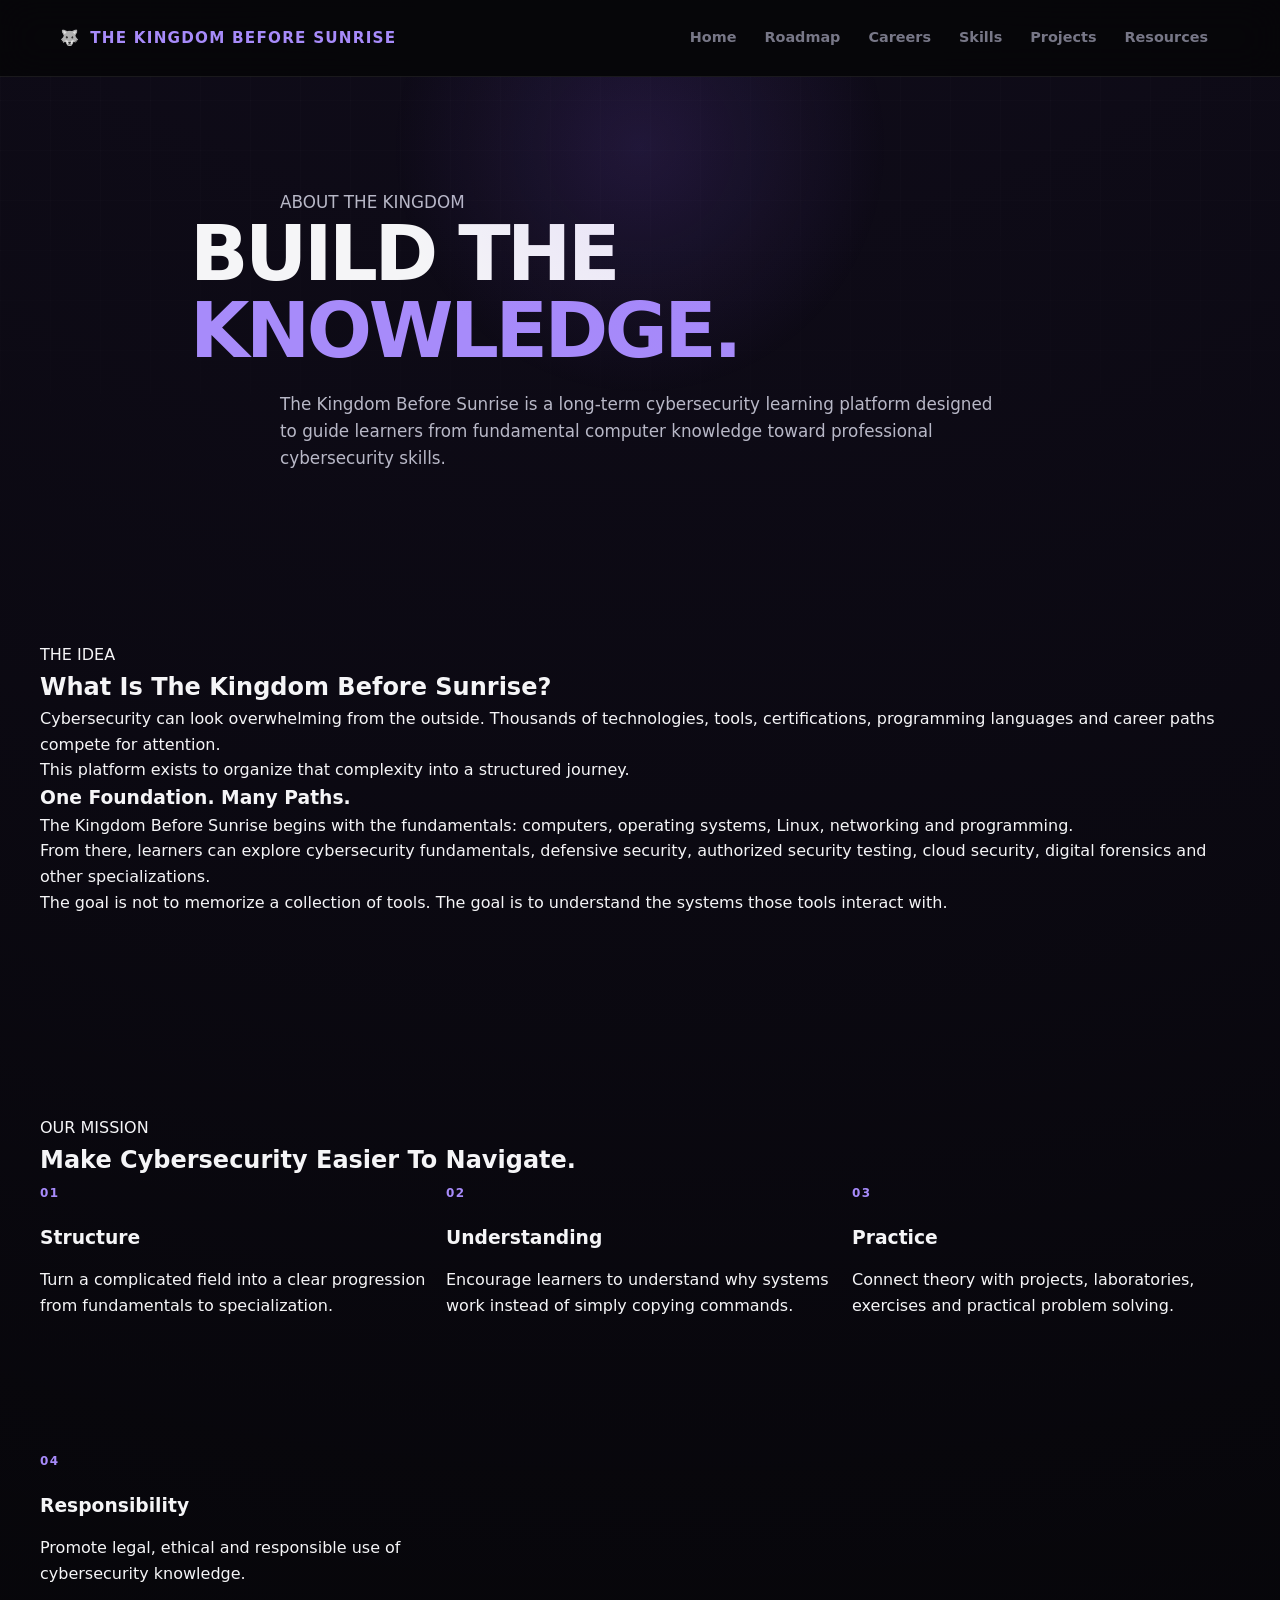
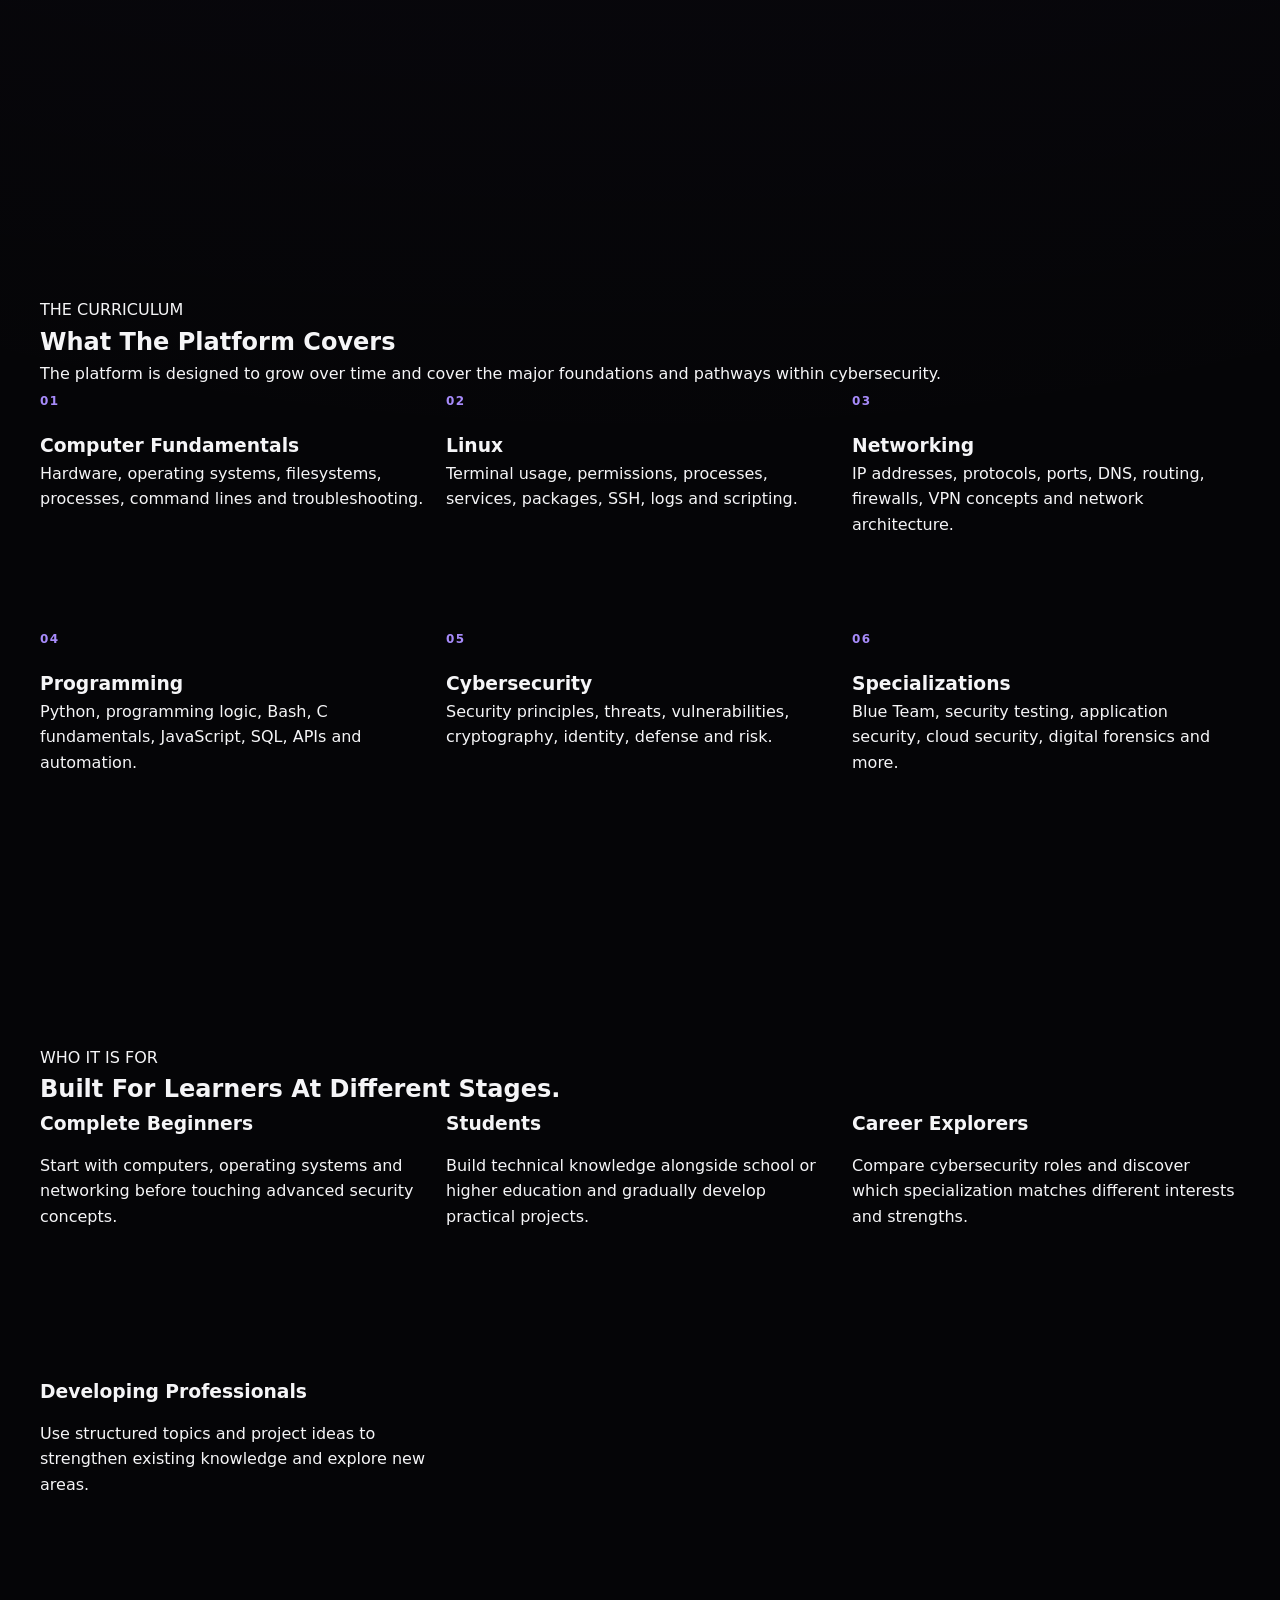
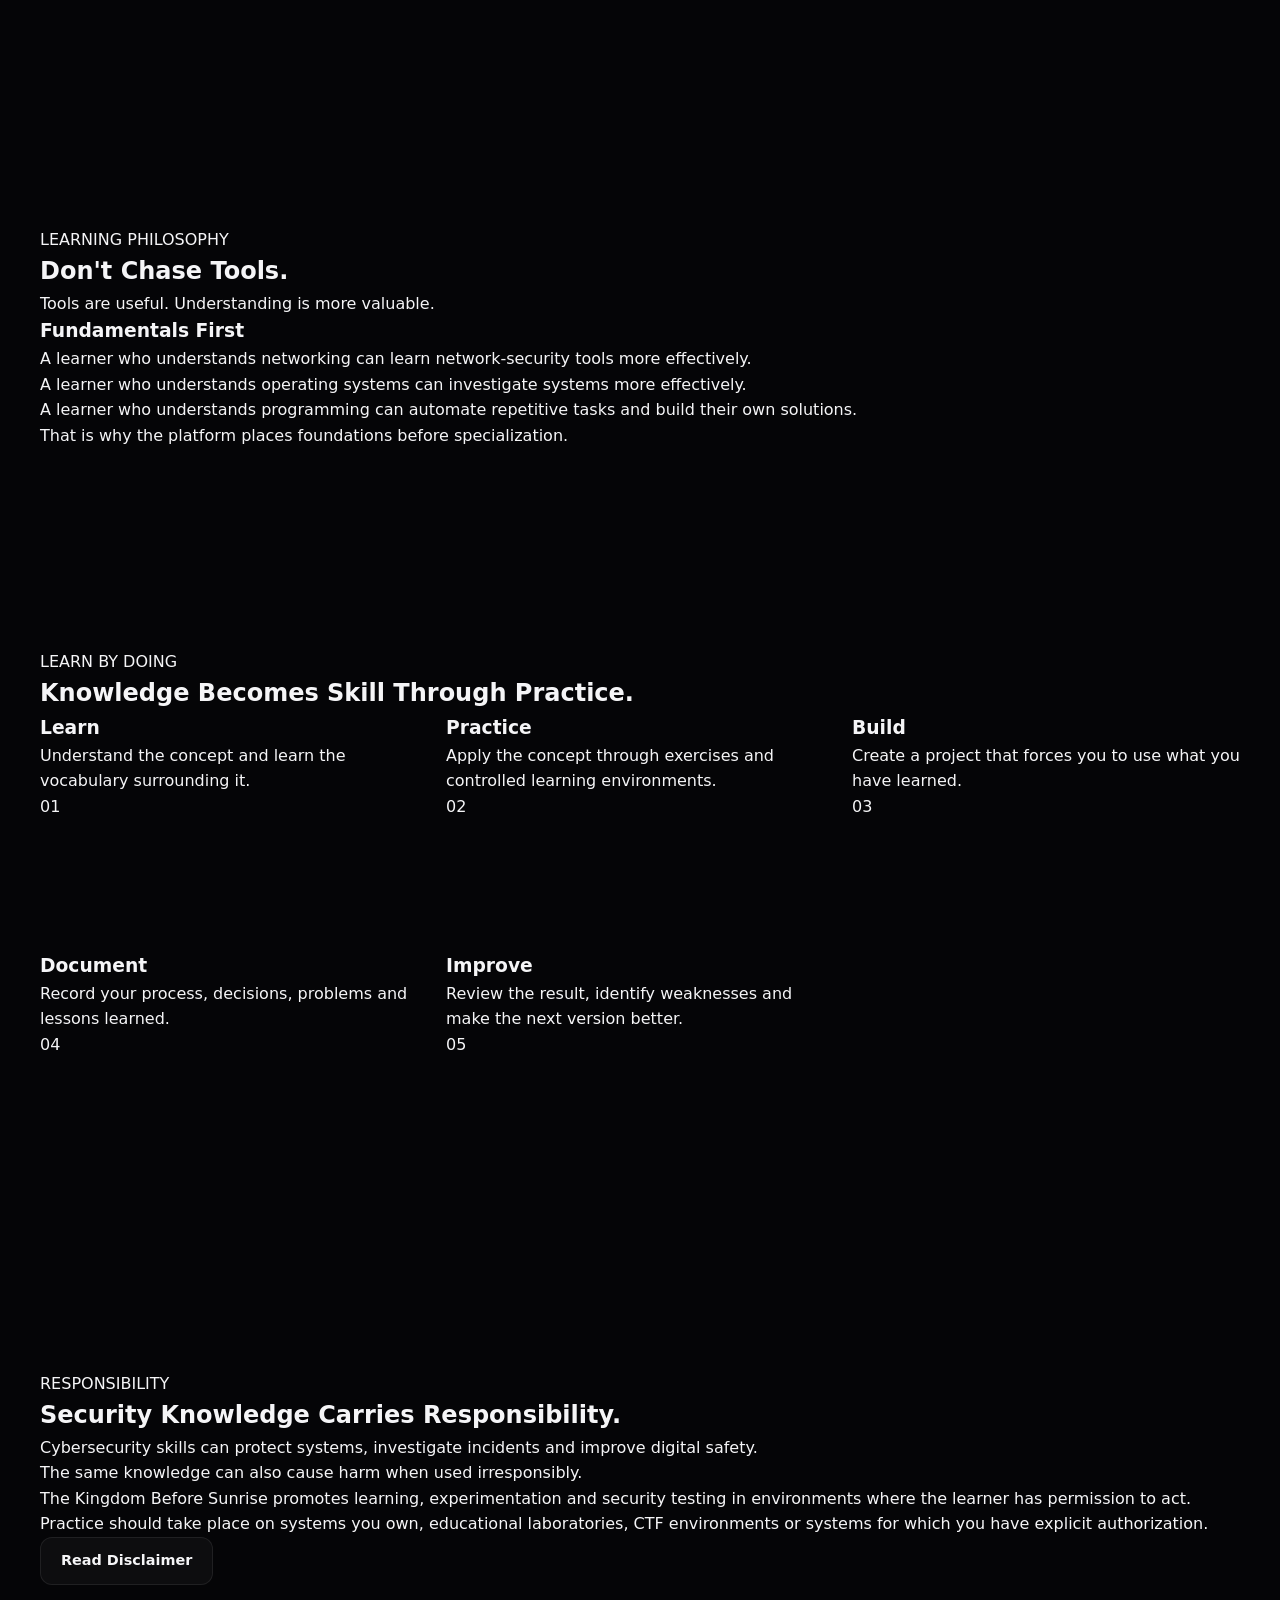
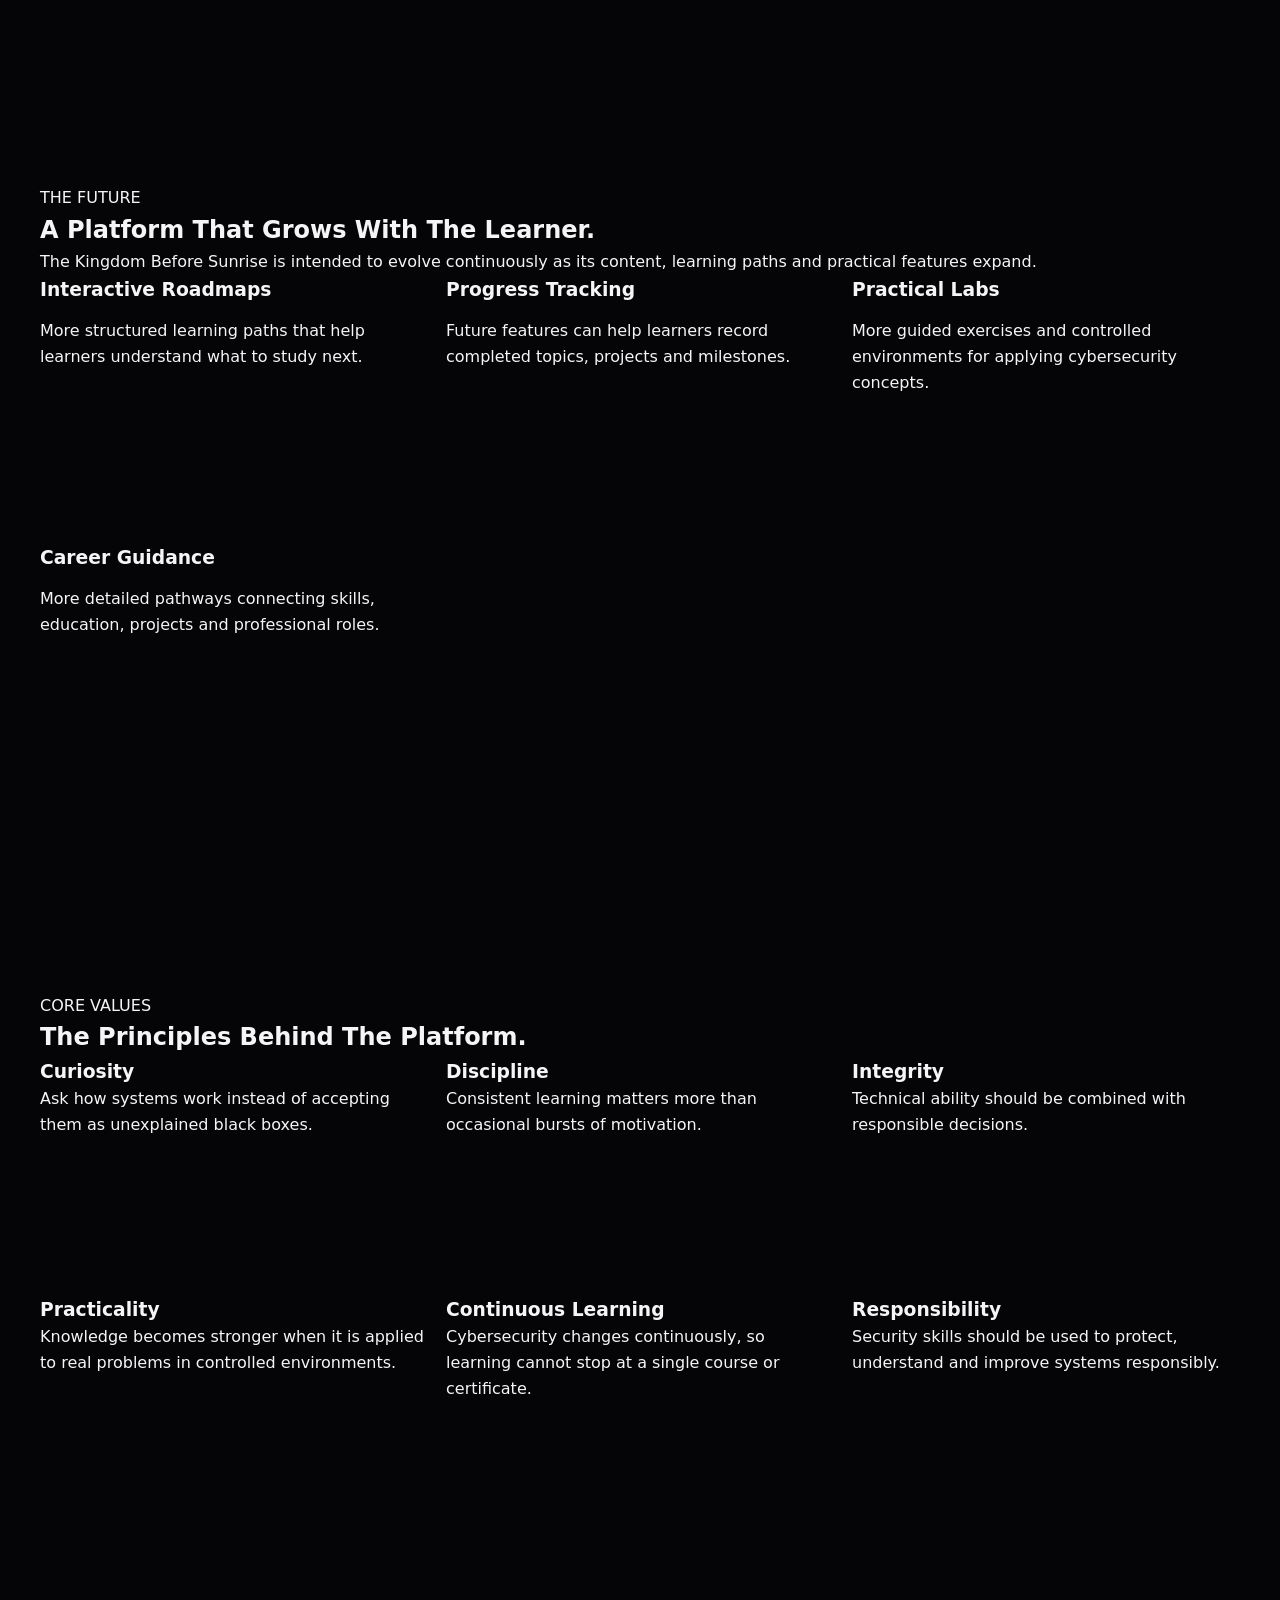
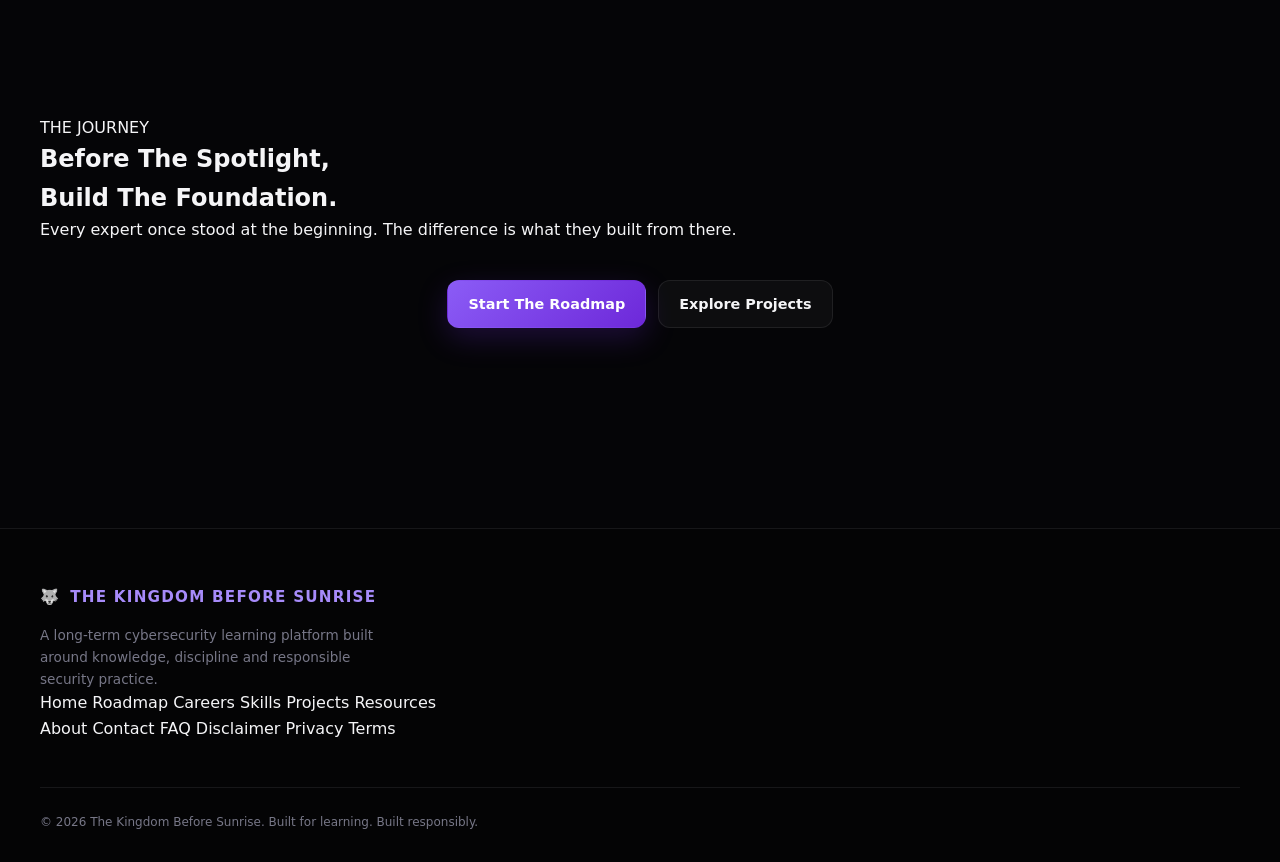
==== commit 97a4a105: "Fix navigation layout on all pages" ====
--- a/pages/about.html
+++ b/pages/about.html
@@ -35,6 +35,7 @@
     ========================== -->
 
     <header class="navbar">
+        <div class="nav-container">
 
         <div class="container nav-container">
 
@@ -54,8 +55,8 @@
 
             </nav>
 
+
         </div>
-
     </header>
 
 
